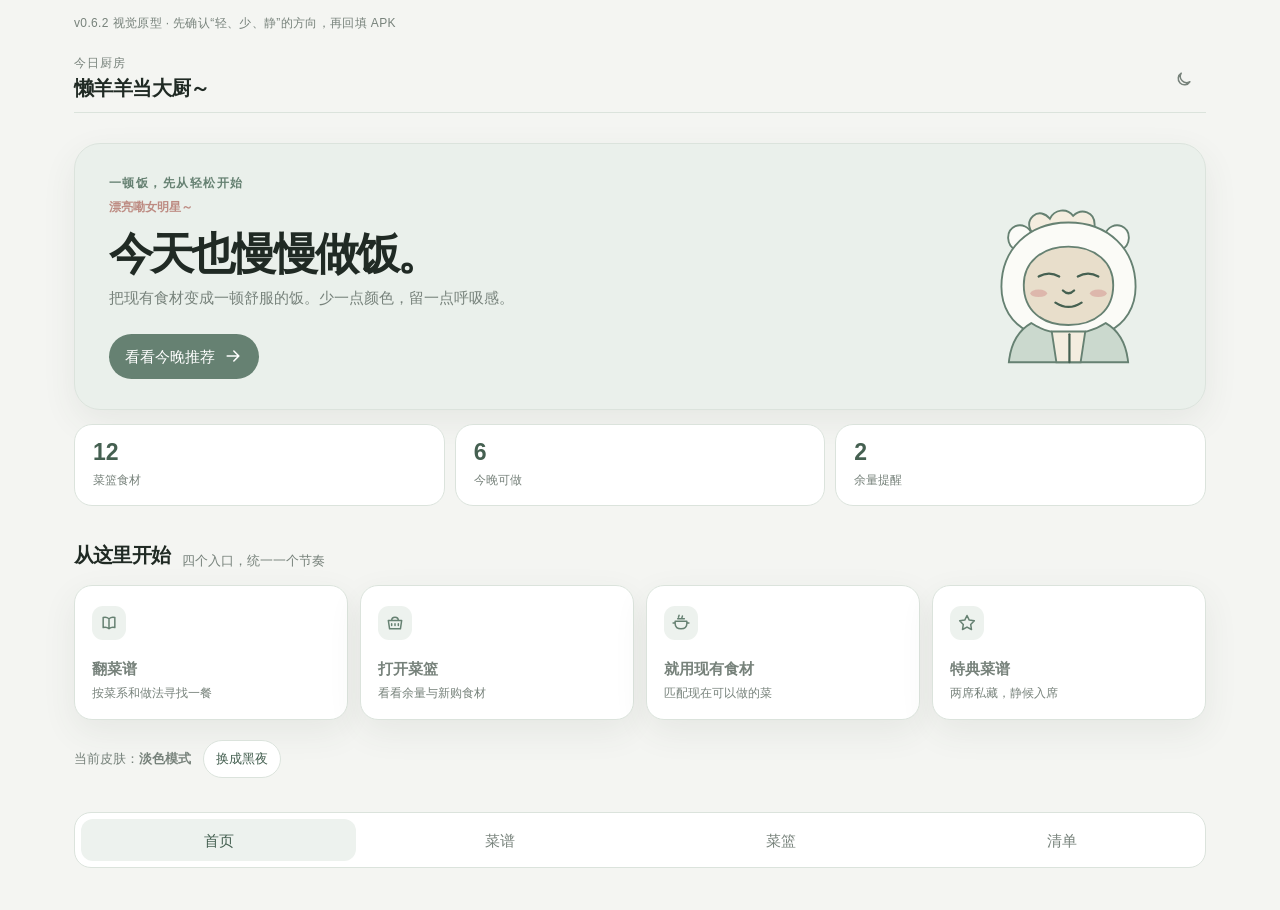
==== docs/prototype/v0.6.2/index.html @ d7b8e61c "feat: add v0.6.2 visual prototype [skip ci]" ====
<!doctype html>
<html lang="zh-CN">
<head>
  <meta charset="utf-8">
  <meta name="viewport" content="width=device-width, initial-scale=1">
  <title>懒羊羊当大厨 · 视觉原型</title>
  <style>
    :root {
      color-scheme: light;
      --canvas: #f4f5f2;
      --surface: #ffffff;
      --surface-soft: #edf2ee;
      --hero: #eaf0eb;
      --ink: #202a24;
      --muted: #77827b;
      --line: #dbe3dc;
      --accent: #668172;
      --accent-deep: #456051;
      --rose: #bd8b82;
      --gold: #ad9b66;
      --shadow: 0 12px 34px rgba(58, 74, 63, .08);
      --radius-lg: 26px;
      --radius-md: 18px;
      --radius-sm: 13px;
    }

    html[data-theme="night"] {
      color-scheme: dark;
      --canvas: #121614;
      --surface: #1c221e;
      --surface-soft: #26302a;
      --hero: #202a24;
      --ink: #edf2ed;
      --muted: #aeb8b0;
      --line: #354139;
      --accent: #9eb8a6;
      --accent-deep: #d1e0d5;
      --rose: #d29b92;
      --gold: #d0bb81;
      --shadow: none;
    }

    * { box-sizing: border-box; }
    body {
      margin: 0;
      min-width: 320px;
      background: var(--canvas);
      color: var(--ink);
      font: 15px/1.55 Inter, "PingFang SC", "Microsoft YaHei", sans-serif;
      transition: background .2s ease, color .2s ease;
    }
    button { font: inherit; }
    .prototype-note {
      max-width: 1180px;
      margin: 14px auto 0;
      padding: 0 24px;
      color: var(--muted);
      font-size: 12px;
      letter-spacing: .03em;
    }
    .shell { max-width: 1180px; margin: 0 auto; padding: 14px 24px 42px; }
    .topbar {
      display: flex;
      align-items: center;
      gap: 18px;
      min-height: 66px;
      border-bottom: 1px solid var(--line);
    }
    .brand { margin-right: auto; }
    .brand small { display: block; color: var(--muted); font-size: 12px; letter-spacing: .08em; }
    .brand strong { display: block; margin-top: 1px; font-size: 20px; letter-spacing: -.03em; }
    .top-actions { display: flex; align-items: center; gap: 7px; }
    .icon-button, .nav-button, .text-button {
      border: 1px solid transparent;
      background: transparent;
      color: var(--muted);
      cursor: pointer;
      transition: background .18s ease, color .18s ease, border-color .18s ease, transform .18s ease;
    }
    .icon-button {
      display: grid;
      place-items: center;
      width: 44px;
      height: 44px;
      border-radius: 50%;
    }
    .icon-button:hover, .icon-button:focus-visible { background: var(--surface-soft); color: var(--accent-deep); }
    .icon-button:active { transform: scale(.96); }
    .icon { width: 20px; height: 20px; fill: none; stroke: currentColor; stroke-width: 1.8; stroke-linecap: round; stroke-linejoin: round; }
    .page { display: none; padding-top: 30px; }
    .page.is-active { display: block; animation: rise .22s ease both; }
    @keyframes rise { from { opacity: 0; transform: translateY(8px); } to { opacity: 1; transform: none; } }
    @media (prefers-reduced-motion: reduce) { *, *::before, *::after { animation-duration: .01ms !important; transition-duration: .01ms !important; } }

    .hero {
      display: grid;
      grid-template-columns: minmax(0, 1fr) 250px;
      align-items: center;
      min-height: 248px;
      padding: 30px 34px;
      border: 1px solid var(--line);
      border-radius: var(--radius-lg);
      background: var(--hero);
      box-shadow: var(--shadow);
    }
    .hero-copy { max-width: 560px; }
    .eyebrow { color: var(--accent); font-size: 12px; font-weight: 700; letter-spacing: .12em; }
    .signature { margin-top: 6px; color: var(--rose); font-size: 12px; font-weight: 700; }
    h1 { margin: 13px 0 9px; font-size: clamp(28px, 4vw, 44px); line-height: 1.08; letter-spacing: -.065em; }
    .hero p { max-width: 430px; margin: 0; color: var(--muted); }
    .hero-action { display: inline-flex; align-items: center; gap: 8px; margin-top: 24px; padding: 11px 16px; border: 0; border-radius: 999px; background: var(--accent); color: #fff; cursor: pointer; }
    .hero-action:hover, .hero-action:focus-visible { background: var(--accent-deep); }
    .mascot { justify-self: end; width: 205px; color: var(--accent); }
    .mascot .wool { fill: #fbfbf7; stroke: var(--accent); stroke-width: 2; }
    .mascot .face { fill: #e8decb; stroke: var(--accent); stroke-width: 2; }
    .mascot .apron { fill: #cbd9ce; stroke: var(--accent); stroke-width: 2; }
    .mascot .hat { fill: #f4eddf; stroke: var(--accent); stroke-width: 2; }
    .mascot .detail { fill: none; stroke: var(--accent-deep); stroke-width: 2.4; stroke-linecap: round; }
    .mascot .blush { fill: #d9aaa2; opacity: .75; }

    .section-head { display: flex; align-items: end; gap: 12px; margin: 34px 0 14px; }
    .section-head h2 { margin: 0; font-size: 20px; letter-spacing: -.04em; }
    .section-head span { color: var(--muted); font-size: 13px; }
    .stats { display: grid; grid-template-columns: repeat(3, 1fr); gap: 10px; margin-top: 14px; }
    .stat { padding: 16px 18px; border: 1px solid var(--line); border-radius: var(--radius-md); background: var(--surface); }
    .stat b { display: block; color: var(--accent-deep); font-size: 23px; line-height: 1; }
    .stat span { display: block; margin-top: 7px; color: var(--muted); font-size: 12px; }
    .action-grid { display: grid; grid-template-columns: repeat(4, 1fr); gap: 12px; }
    .action {
      display: flex; min-height: 126px; flex-direction: column; align-items: flex-start; justify-content: space-between;
      padding: 17px; border: 1px solid var(--line); border-radius: var(--radius-md); background: var(--surface); color: var(--ink); text-align: left; cursor: pointer; box-shadow: var(--shadow);
      transition: transform .18s ease, border-color .18s ease;
    }
    .action:hover, .action:focus-visible { border-color: var(--accent); transform: translateY(-2px); }
    .action .mini-icon { display: grid; place-items: center; width: 34px; height: 34px; border-radius: 11px; background: var(--surface-soft); color: var(--accent); }
    .action strong { display: block; margin-top: 14px; font-size: 15px; }
    .action span { display: block; margin-top: 3px; color: var(--muted); font-size: 12px; }
    .appearance { display: flex; align-items: center; gap: 12px; margin-top: 20px; color: var(--muted); font-size: 13px; }
    .appearance .text-button { padding: 8px 12px; border-color: var(--line); border-radius: 999px; color: var(--accent-deep); background: var(--surface); }

    .recipes-toolbar { display: flex; align-items: center; gap: 10px; padding: 10px 0 14px; border-bottom: 1px solid var(--line); }
    .recipes-toolbar strong { margin-right: auto; }
    .recipes-toolbar .icon-button { border: 1px solid var(--line); background: var(--surface); }
    .recipe-list { display: grid; gap: 10px; margin-top: 16px; }
    .recipe { display: flex; align-items: center; gap: 14px; padding: 16px; border: 1px solid var(--line); border-radius: var(--radius-md); background: var(--surface); }
    .recipe-mark { display: grid; place-items: center; width: 42px; height: 42px; flex: 0 0 auto; border-radius: 13px; background: var(--surface-soft); color: var(--accent); }
    .recipe strong { display: block; }
    .recipe span { display: block; margin-top: 3px; color: var(--muted); font-size: 12px; }
    .filter-panel { display: none; margin-top: 12px; padding: 16px; border: 1px solid var(--line); border-radius: var(--radius-md); background: var(--surface); }
    .filter-panel.is-open { display: block; }
    .filter-panel label { display: block; color: var(--muted); font-size: 12px; }
    .filter-panel input { width: 100%; margin-top: 7px; padding: 11px 12px; border: 1px solid var(--line); border-radius: 11px; background: var(--canvas); color: var(--ink); }
    .filter-row { display: flex; gap: 8px; flex-wrap: wrap; margin-top: 12px; }
    .filter-chip { padding: 8px 11px; border: 1px solid var(--line); border-radius: 999px; background: var(--surface); color: var(--muted); cursor: pointer; }
    .filter-chip.is-selected { border-color: var(--accent); background: var(--surface-soft); color: var(--accent-deep); }
    .bottom-nav { display: flex; gap: 6px; margin-top: 34px; padding: 6px; border: 1px solid var(--line); border-radius: 17px; background: var(--surface); }
    .nav-button { flex: 1; min-height: 42px; border-radius: 12px; }
    .nav-button.is-active { background: var(--surface-soft); color: var(--accent-deep); }
    .focus-ring:focus-visible, button:focus-visible, input:focus-visible { outline: 3px solid color-mix(in srgb, var(--accent) 38%, transparent); outline-offset: 2px; }
    @media (max-width: 760px) {
      .shell { padding: 10px 16px 28px; }
      .hero { grid-template-columns: 1fr; padding: 24px; }
      .mascot { width: 144px; justify-self: center; margin-top: 20px; }
      .action-grid { grid-template-columns: repeat(2, 1fr); }
    }
    @media (max-width: 430px) {
      .prototype-note { padding: 0 16px; }
      .topbar { min-height: 58px; }
      .brand strong { font-size: 18px; }
      .stats { gap: 7px; }
      .stat { padding: 13px 12px; }
      .stat b { font-size: 19px; }
      .action-grid { gap: 8px; }
      .action { min-height: 118px; padding: 14px; }
    }
  </style>
</head>
<body>
  <p class="prototype-note">v0.6.2 视觉原型 · 先确认“轻、少、静”的方向，再回填 APK</p>
  <main class="shell">
    <header class="topbar">
      <div class="brand"><small>今日厨房</small><strong>懒羊羊当大厨～</strong></div>
      <div class="top-actions">
        <button class="icon-button" id="themeToggle" type="button" aria-label="切换到黑夜皮肤" title="切换皮肤">
          <svg class="icon" aria-hidden="true"><use href="#i-moon"></use></svg>
        </button>
      </div>
    </header>

    <section class="page is-active" id="homePage" aria-labelledby="homeTitle">
      <article class="hero">
        <div class="hero-copy">
          <div class="eyebrow">一顿饭，先从轻松开始</div>
          <div class="signature">漂亮嘞女明星～</div>
          <h1 id="homeTitle">今天也慢慢做饭。</h1>
          <p>把现有食材变成一顿舒服的饭。少一点颜色，留一点呼吸感。</p>
          <button class="hero-action" type="button" data-page="recipes">看看今晚推荐 <svg class="icon" aria-hidden="true"><use href="#i-arrow"></use></svg></button>
        </div>
        <svg class="mascot" viewBox="0 0 220 220" role="img" aria-label="原创小羊厨师插画">
          <path class="wool" d="M54 82c-11-5-12-21-1-26 7-3 15 1 18 9M166 82c11-5 12-21 1-26-7-3-15 1-18 9"/>
          <path class="hat" d="M76 67c-9-5-11-16-4-22 6-5 13-3 18 3 5-10 18-12 25-3 9-9 23-4 23 9v13z"/>
          <path class="wool" d="M110 52c43 0 72 29 72 69 0 22-11 39-29 48-11 6-26 9-43 9s-32-3-43-9c-18-9-29-26-29-48 0-40 29-69 72-69z"/>
          <path class="face" d="M110 78c29 0 48 17 48 41 0 27-19 43-48 43s-48-16-48-43c0-24 19-41 48-41z"/>
          <path class="detail" d="M78 110c7-4 15-4 22 0M120 110c7-4 15-4 22 0M104 125c4 4 8 4 12 0M96 138c9 6 19 6 28 0"/>
          <ellipse class="blush" cx="78" cy="128" rx="9" ry="4"/><ellipse class="blush" cx="142" cy="128" rx="9" ry="4"/>
          <path class="apron" d="M70 160c12 8 28 12 40 12s28-4 40-12c14 8 22 22 24 42H46c2-20 10-34 24-42z"/>
          <path class="hat" d="M92 169h36l-5 33H97z"/>
          <path class="detail" d="M111 172v30"/>
        </svg>
      </article>

      <div class="stats" aria-label="厨房状态">
        <div class="stat"><b>12</b><span>菜篮食材</span></div>
        <div class="stat"><b>6</b><span>今晚可做</span></div>
        <div class="stat"><b>2</b><span>余量提醒</span></div>
      </div>

      <div class="section-head"><h2>从这里开始</h2><span>四个入口，统一一个节奏</span></div>
      <div class="action-grid">
        <button class="action" type="button" data-page="recipes"><span class="mini-icon"><svg class="icon"><use href="#i-book"></use></svg></span><span><strong>翻菜谱</strong><span>按菜系和做法寻找一餐</span></span></button>
        <button class="action" type="button"><span class="mini-icon"><svg class="icon"><use href="#i-basket"></use></svg></span><span><strong>打开菜篮</strong><span>看看余量与新购食材</span></span></button>
        <button class="action" type="button"><span class="mini-icon"><svg class="icon"><use href="#i-pot"></use></svg></span><span><strong>就用现有食材</strong><span>匹配现在可以做的菜</span></span></button>
        <button class="action" type="button"><span class="mini-icon"><svg class="icon"><use href="#i-star"></use></svg></span><span><strong>特典菜谱</strong><span>两席私藏，静候入席</span></span></button>
      </div>
      <div class="appearance"><span>当前皮肤：<b id="themeName">淡色模式</b></span><button class="text-button" id="themeInline" type="button">换成黑夜</button></div>
    </section>

    <section class="page" id="recipesPage" aria-labelledby="recipesTitle">
      <div class="section-head"><h2 id="recipesTitle">菜谱</h2><span>先看内容，需要时再筛选</span></div>
      <div class="recipes-toolbar"><strong>全部菜谱 · 24 道</strong><button class="icon-button" id="searchToggle" type="button" aria-label="打开搜索"><svg class="icon"><use href="#i-search"></use></svg></button><button class="icon-button" id="filterToggle" type="button" aria-label="打开筛选"><svg class="icon"><use href="#i-filter"></use></svg></button></div>
      <div class="filter-panel" id="filterPanel">
        <label>搜索菜谱<input placeholder="输入菜名、食材或口味" aria-label="搜索菜谱"></label>
        <div class="filter-row" aria-label="菜谱筛选"><button class="filter-chip is-selected" type="button">全部</button><button class="filter-chip" type="button">家常融合</button><button class="filter-chip" type="button">快手</button><button class="filter-chip" type="button">清淡</button></div>
      </div>
      <div class="recipe-list">
        <article class="recipe"><span class="recipe-mark"><svg class="icon"><use href="#i-pot"></use></svg></span><div><strong>懒人番茄鸡蛋面</strong><span>家常融合 · 15 分钟 · 2 人份</span></div></article>
        <article class="recipe"><span class="recipe-mark"><svg class="icon"><use href="#i-leaf"></use></svg></span><div><strong>清爽小炒时蔬</strong><span>清淡 · 12 分钟 · 2 人份</span></div></article>
        <article class="recipe"><span class="recipe-mark"><svg class="icon"><use href="#i-book"></use></svg></span><div><strong>一锅奶香土豆</strong><span>家常融合 · 25 分钟 · 3 人份</span></div></article>
      </div>
    </section>

    <nav class="bottom-nav" aria-label="原型页面切换"><button class="nav-button is-active" type="button" data-page="home">首页</button><button class="nav-button" type="button" data-page="recipes">菜谱</button><button class="nav-button" type="button" data-page="home">菜篮</button><button class="nav-button" type="button" data-page="home">清单</button></nav>
  </main>

  <svg width="0" height="0" aria-hidden="true" style="position:absolute"><defs>
    <symbol id="i-moon" viewBox="0 0 24 24"><path d="M19 15.3A7.5 7.5 0 0 1 8.7 5a7.5 7.5 0 1 0 10.3 10.3Z"/></symbol>
    <symbol id="i-arrow" viewBox="0 0 24 24"><path d="M5 12h13M13 6l6 6-6 6"/></symbol>
    <symbol id="i-book" viewBox="0 0 24 24"><path d="M5 5.5c2.7-.7 5-.2 7 1.4v12c-2-1.6-4.3-2.1-7-1.4zM19 5.5c-2.7-.7-5-.2-7 1.4v12c2-1.6 4.3-2.1 7-1.4z"/></symbol>
    <symbol id="i-basket" viewBox="0 0 24 24"><path d="M4 9h16l-1.5 10h-13zM8 9a4 4 0 0 1 8 0M8 13v2M12 13v2M16 13v2"/></symbol>
    <symbol id="i-pot" viewBox="0 0 24 24"><path d="M5 10h14v3c0 4-2.7 6-7 6s-7-2-7-6zM8 7h8M4 12H2.5M21.5 12H20M9 5c0-1 .7-1.4.7-2.3M13 6c0-1 .7-1.4.7-2.3"/></symbol>
    <symbol id="i-star" viewBox="0 0 24 24"><path d="m12 3 2.7 5.5 6.1.9-4.4 4.3 1 6.1-5.4-2.9-5.4 2.9 1-6.1-4.4-4.3 6.1-.9z"/></symbol>
    <symbol id="i-search" viewBox="0 0 24 24"><circle cx="10.8" cy="10.8" r="6.5"/><path d="m16 16 4.5 4.5"/></symbol>
    <symbol id="i-filter" viewBox="0 0 24 24"><path d="M4 6h16M7 12h10M10 18h4"/></symbol>
    <symbol id="i-leaf" viewBox="0 0 24 24"><path d="M19 5c-7 0-12 3-12 8 0 3.3 2.4 5.5 5.6 5.5C18 18.5 19 11 19 5Z"/><path d="M5 20c2-4 5-6.5 10-8.5"/></symbol>
  </defs></svg>
  <script>
    const root = document.documentElement;
    const themeToggle = document.querySelector('#themeToggle');
    const themeInline = document.querySelector('#themeInline');
    const themeName = document.querySelector('#themeName');
    const savedTheme = localStorage.getItem('prototype-theme') || 'light';
    function setTheme(mode) {
      root.dataset.theme = mode === 'night' ? 'night' : 'light';
      const night = root.dataset.theme === 'night';
      themeName.textContent = night ? '黑夜模式' : '淡色模式';
      themeInline.textContent = night ? '换成淡色' : '换成黑夜';
      themeToggle.setAttribute('aria-label', night ? '切换到淡色皮肤' : '切换到黑夜皮肤');
      localStorage.setItem('prototype-theme', root.dataset.theme);
    }
    function toggleTheme() { setTheme(root.dataset.theme === 'night' ? 'light' : 'night'); }
    setTheme(savedTheme);
    themeToggle.addEventListener('click', toggleTheme);
    themeInline.addEventListener('click', toggleTheme);
    document.querySelectorAll('[data-page]').forEach(button => button.addEventListener('click', () => {
      const target = button.dataset.page === 'recipes' ? 'recipes' : 'home';
      document.querySelector('#homePage').classList.toggle('is-active', target === 'home');
      document.querySelector('#recipesPage').classList.toggle('is-active', target === 'recipes');
      document.querySelectorAll('.nav-button').forEach(nav => nav.classList.toggle('is-active', nav.dataset.page === target));
      window.scrollTo({top: 0, behavior: 'smooth'});
    }));
    document.querySelector('#filterToggle').addEventListener('click', () => document.querySelector('#filterPanel').classList.toggle('is-open'));
    document.querySelector('#searchToggle').addEventListener('click', () => { const panel = document.querySelector('#filterPanel'); panel.classList.add('is-open'); panel.querySelector('input').focus(); });
    document.querySelectorAll('.filter-chip').forEach(chip => chip.addEventListener('click', () => { document.querySelectorAll('.filter-chip').forEach(item => item.classList.remove('is-selected')); chip.classList.add('is-selected'); }));
  </script>
</body>
</html>
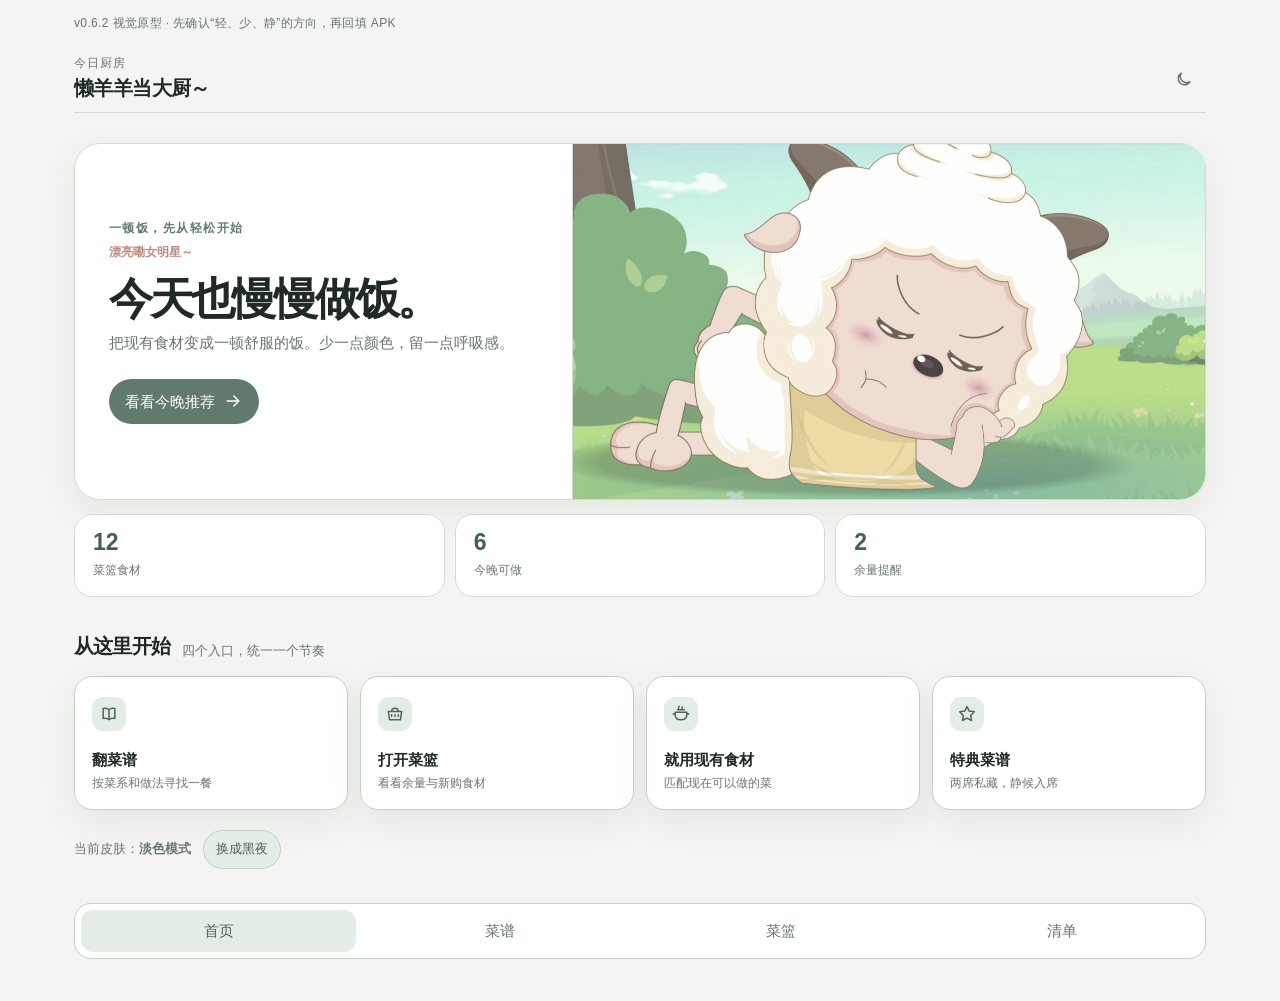
==== commit f2e18469: "feat: implement v0.6.2 visual refresh" ====
--- a/docs/prototype/v0.6.2/index.html
+++ b/docs/prototype/v0.6.2/index.html
@@ -12,9 +12,12 @@
       --surface-soft: #edf2ee;
       --hero: #eaf0eb;
       --ink: #202a24;
-      --muted: #77827b;
-      --line: #dbe3dc;
-      --accent: #668172;
+      --muted: #68756d;
+      --line: #d1ddd4;
+      --control-line: #c2d0c6;
+      --control-soft: #e4ece6;
+      --control-ink: #50645a;
+      --accent: #607b6c;
       --accent-deep: #456051;
       --rose: #bd8b82;
       --gold: #ad9b66;
@@ -31,8 +34,11 @@
       --surface-soft: #26302a;
       --hero: #202a24;
       --ink: #edf2ed;
-      --muted: #aeb8b0;
+      --muted: #afbbb2;
       --line: #354139;
+      --control-line: #4d5f53;
+      --control-soft: #2d3a31;
+      --control-ink: #d3e1d6;
       --accent: #9eb8a6;
       --accent-deep: #d1e0d5;
       --rose: #d29b92;
@@ -94,29 +100,30 @@
 
     .hero {
       display: grid;
-      grid-template-columns: minmax(0, 1fr) 250px;
+      grid-template-columns: minmax(0, .88fr) minmax(300px, 1.12fr);
       align-items: center;
-      min-height: 248px;
-      padding: 30px 34px;
+      min-height: 286px;
+      padding: 0;
       border: 1px solid var(--line);
       border-radius: var(--radius-lg);
-      background: var(--hero);
+      background: var(--surface);
       box-shadow: var(--shadow);
-    }
-    .hero-copy { max-width: 560px; }
+      overflow: hidden;
+    }
+    .hero-copy { max-width: 560px; padding: 32px 34px; }
     .eyebrow { color: var(--accent); font-size: 12px; font-weight: 700; letter-spacing: .12em; }
     .signature { margin-top: 6px; color: var(--rose); font-size: 12px; font-weight: 700; }
     h1 { margin: 13px 0 9px; font-size: clamp(28px, 4vw, 44px); line-height: 1.08; letter-spacing: -.065em; }
     .hero p { max-width: 430px; margin: 0; color: var(--muted); }
     .hero-action { display: inline-flex; align-items: center; gap: 8px; margin-top: 24px; padding: 11px 16px; border: 0; border-radius: 999px; background: var(--accent); color: #fff; cursor: pointer; }
     .hero-action:hover, .hero-action:focus-visible { background: var(--accent-deep); }
-    .mascot { justify-self: end; width: 205px; color: var(--accent); }
-    .mascot .wool { fill: #fbfbf7; stroke: var(--accent); stroke-width: 2; }
-    .mascot .face { fill: #e8decb; stroke: var(--accent); stroke-width: 2; }
-    .mascot .apron { fill: #cbd9ce; stroke: var(--accent); stroke-width: 2; }
-    .mascot .hat { fill: #f4eddf; stroke: var(--accent); stroke-width: 2; }
-    .mascot .detail { fill: none; stroke: var(--accent-deep); stroke-width: 2.4; stroke-linecap: round; }
-    .mascot .blush { fill: #d9aaa2; opacity: .75; }
+    html[data-theme="night"] .hero-action { color: #172019; }
+    .hero-media { position: relative; min-height: 286px; margin: 0; overflow: hidden; border-left: 1px solid var(--line); background: var(--surface-soft); }
+    .hero-media::after { content: ""; position: absolute; inset: 0; background: rgba(244, 247, 242, .14); pointer-events: none; }
+    .hero-media img { display: block; width: 100%; height: 100%; min-height: 286px; object-fit: cover; object-position: 51% 53%; filter: saturate(.8) contrast(.96) brightness(1.03); }
+    html[data-theme="night"] .hero-media { background: #1a221d; }
+    html[data-theme="night"] .hero-media::after { background: rgba(20, 28, 23, .44); }
+    html[data-theme="night"] .hero-media img { filter: saturate(.5) contrast(.94) brightness(.72); }
 
     .section-head { display: flex; align-items: end; gap: 12px; margin: 34px 0 14px; }
     .section-head h2 { margin: 0; font-size: 20px; letter-spacing: -.04em; }
@@ -128,15 +135,15 @@
     .action-grid { display: grid; grid-template-columns: repeat(4, 1fr); gap: 12px; }
     .action {
       display: flex; min-height: 126px; flex-direction: column; align-items: flex-start; justify-content: space-between;
-      padding: 17px; border: 1px solid var(--line); border-radius: var(--radius-md); background: var(--surface); color: var(--ink); text-align: left; cursor: pointer; box-shadow: var(--shadow);
+      padding: 17px; border: 1px solid var(--control-line); border-radius: var(--radius-md); background: var(--surface); color: var(--ink); text-align: left; cursor: pointer; box-shadow: var(--shadow);
       transition: transform .18s ease, border-color .18s ease;
     }
     .action:hover, .action:focus-visible { border-color: var(--accent); transform: translateY(-2px); }
-    .action .mini-icon { display: grid; place-items: center; width: 34px; height: 34px; border-radius: 11px; background: var(--surface-soft); color: var(--accent); }
-    .action strong { display: block; margin-top: 14px; font-size: 15px; }
+    .action .mini-icon { display: grid; place-items: center; width: 34px; height: 34px; border-radius: 11px; background: var(--control-soft); color: var(--control-ink); }
+    .action strong { display: block; margin-top: 14px; color: var(--ink); font-size: 15px; }
     .action span { display: block; margin-top: 3px; color: var(--muted); font-size: 12px; }
     .appearance { display: flex; align-items: center; gap: 12px; margin-top: 20px; color: var(--muted); font-size: 13px; }
-    .appearance .text-button { padding: 8px 12px; border-color: var(--line); border-radius: 999px; color: var(--accent-deep); background: var(--surface); }
+    .appearance .text-button { padding: 8px 12px; border-color: var(--control-line); border-radius: 999px; color: var(--control-ink); background: var(--control-soft); }
 
     .recipes-toolbar { display: flex; align-items: center; gap: 10px; padding: 10px 0 14px; border-bottom: 1px solid var(--line); }
     .recipes-toolbar strong { margin-right: auto; }
@@ -151,16 +158,18 @@
     .filter-panel label { display: block; color: var(--muted); font-size: 12px; }
     .filter-panel input { width: 100%; margin-top: 7px; padding: 11px 12px; border: 1px solid var(--line); border-radius: 11px; background: var(--canvas); color: var(--ink); }
     .filter-row { display: flex; gap: 8px; flex-wrap: wrap; margin-top: 12px; }
-    .filter-chip { padding: 8px 11px; border: 1px solid var(--line); border-radius: 999px; background: var(--surface); color: var(--muted); cursor: pointer; }
-    .filter-chip.is-selected { border-color: var(--accent); background: var(--surface-soft); color: var(--accent-deep); }
-    .bottom-nav { display: flex; gap: 6px; margin-top: 34px; padding: 6px; border: 1px solid var(--line); border-radius: 17px; background: var(--surface); }
+    .filter-chip { padding: 8px 11px; border: 1px solid var(--control-line); border-radius: 999px; background: var(--surface); color: var(--muted); cursor: pointer; }
+    .filter-chip.is-selected { border-color: var(--accent); background: var(--control-soft); color: var(--control-ink); }
+    .bottom-nav { display: flex; gap: 6px; margin-top: 34px; padding: 6px; border: 1px solid var(--control-line); border-radius: 17px; background: var(--surface); }
     .nav-button { flex: 1; min-height: 42px; border-radius: 12px; }
-    .nav-button.is-active { background: var(--surface-soft); color: var(--accent-deep); }
+    .nav-button.is-active { background: var(--control-soft); color: var(--control-ink); }
     .focus-ring:focus-visible, button:focus-visible, input:focus-visible { outline: 3px solid color-mix(in srgb, var(--accent) 38%, transparent); outline-offset: 2px; }
     @media (max-width: 760px) {
       .shell { padding: 10px 16px 28px; }
-      .hero { grid-template-columns: 1fr; padding: 24px; }
-      .mascot { width: 144px; justify-self: center; margin-top: 20px; }
+      .hero { grid-template-columns: 1fr; }
+      .hero-copy { padding: 26px 24px 24px; }
+      .hero-media { min-height: 216px; border-top: 1px solid var(--line); border-left: 0; }
+      .hero-media img { min-height: 216px; object-position: 51% 51%; }
       .action-grid { grid-template-columns: repeat(2, 1fr); }
     }
     @media (max-width: 430px) {
@@ -196,17 +205,9 @@
           <p>把现有食材变成一顿舒服的饭。少一点颜色，留一点呼吸感。</p>
           <button class="hero-action" type="button" data-page="recipes">看看今晚推荐 <svg class="icon" aria-hidden="true"><use href="#i-arrow"></use></svg></button>
         </div>
-        <svg class="mascot" viewBox="0 0 220 220" role="img" aria-label="原创小羊厨师插画">
-          <path class="wool" d="M54 82c-11-5-12-21-1-26 7-3 15 1 18 9M166 82c11-5 12-21 1-26-7-3-15 1-18 9"/>
-          <path class="hat" d="M76 67c-9-5-11-16-4-22 6-5 13-3 18 3 5-10 18-12 25-3 9-9 23-4 23 9v13z"/>
-          <path class="wool" d="M110 52c43 0 72 29 72 69 0 22-11 39-29 48-11 6-26 9-43 9s-32-3-43-9c-18-9-29-26-29-48 0-40 29-69 72-69z"/>
-          <path class="face" d="M110 78c29 0 48 17 48 41 0 27-19 43-48 43s-48-16-48-43c0-24 19-41 48-41z"/>
-          <path class="detail" d="M78 110c7-4 15-4 22 0M120 110c7-4 15-4 22 0M104 125c4 4 8 4 12 0M96 138c9 6 19 6 28 0"/>
-          <ellipse class="blush" cx="78" cy="128" rx="9" ry="4"/><ellipse class="blush" cx="142" cy="128" rx="9" ry="4"/>
-          <path class="apron" d="M70 160c12 8 28 12 40 12s28-4 40-12c14 8 22 22 24 42H46c2-20 10-34 24-42z"/>
-          <path class="hat" d="M92 169h36l-5 33H97z"/>
-          <path class="detail" d="M111 172v30"/>
-        </svg>
+        <figure class="hero-media">
+          <img src="assets/lazy-sheep-hero-v2.png" alt="懒羊羊侧卧在草地上的彩色插画" width="2400" height="1350" loading="eager" decoding="async">
+        </figure>
       </article>
 
       <div class="stats" aria-label="厨房状态">
